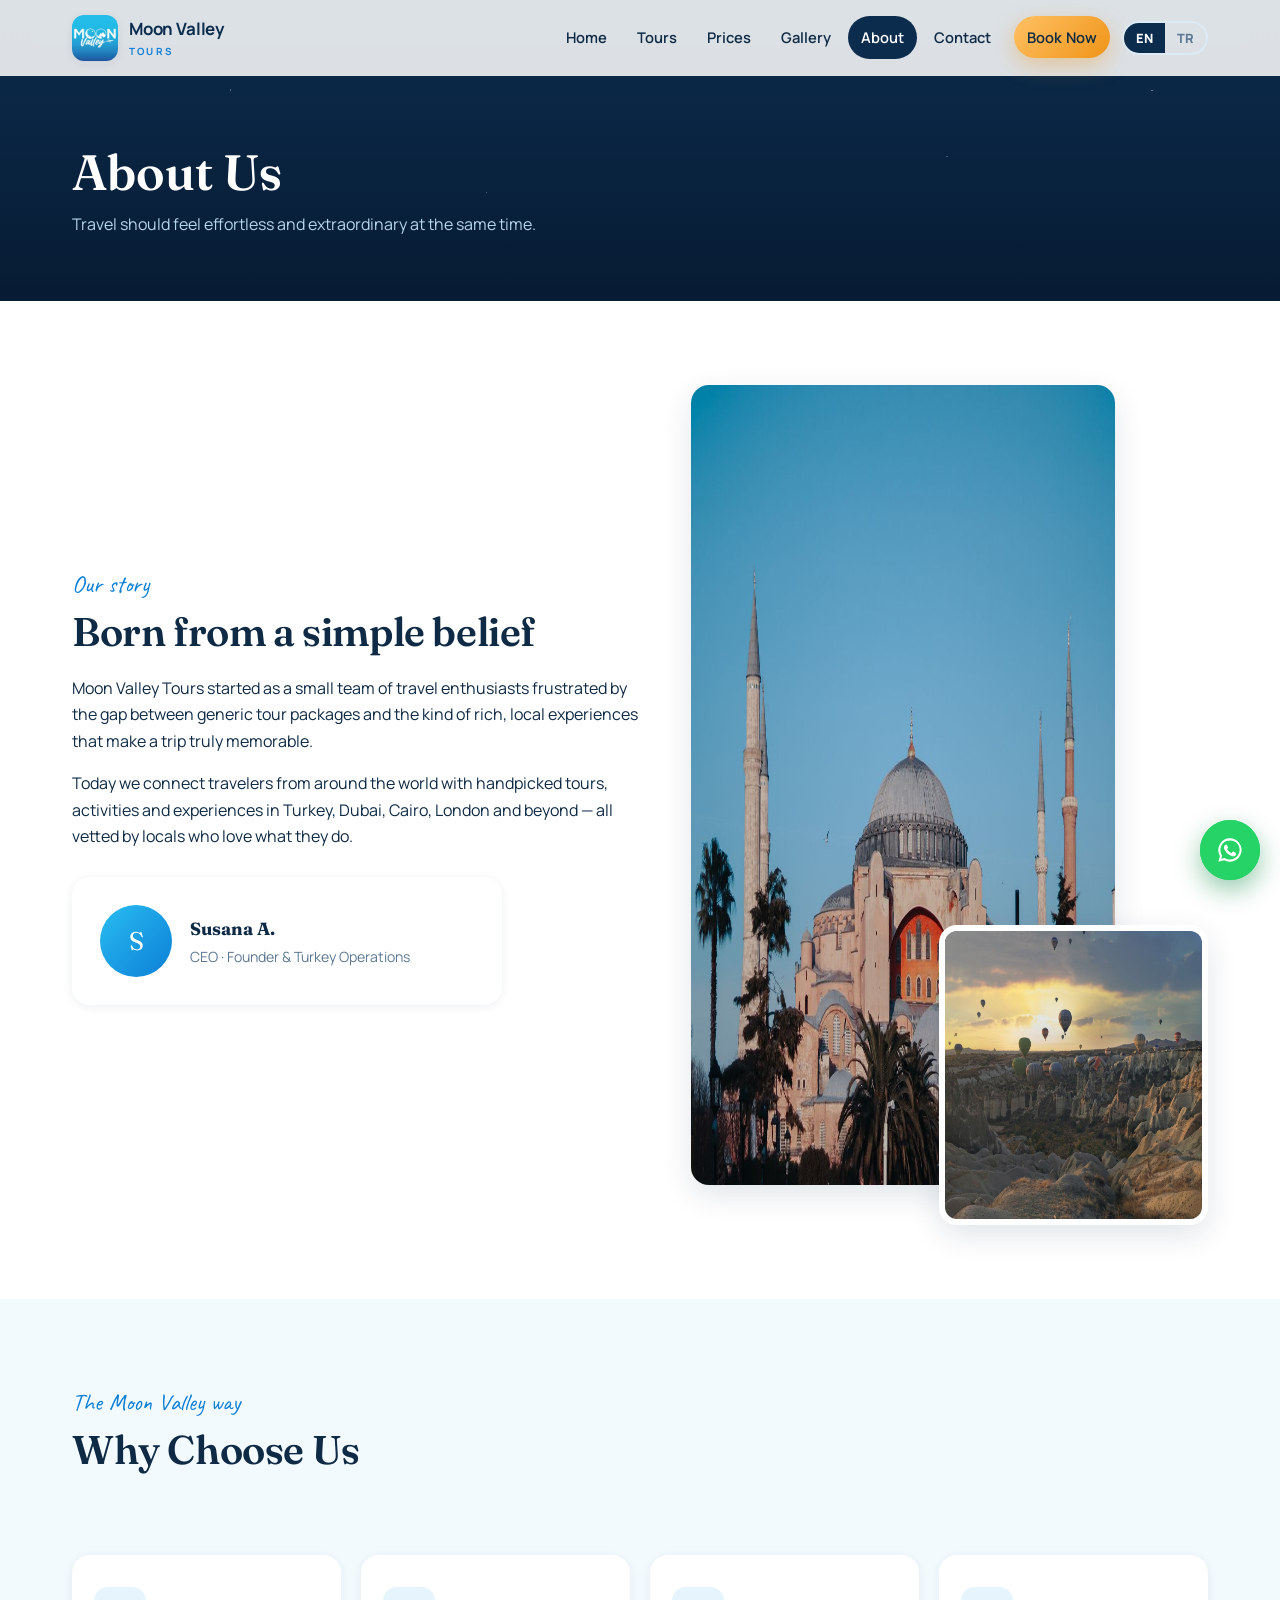
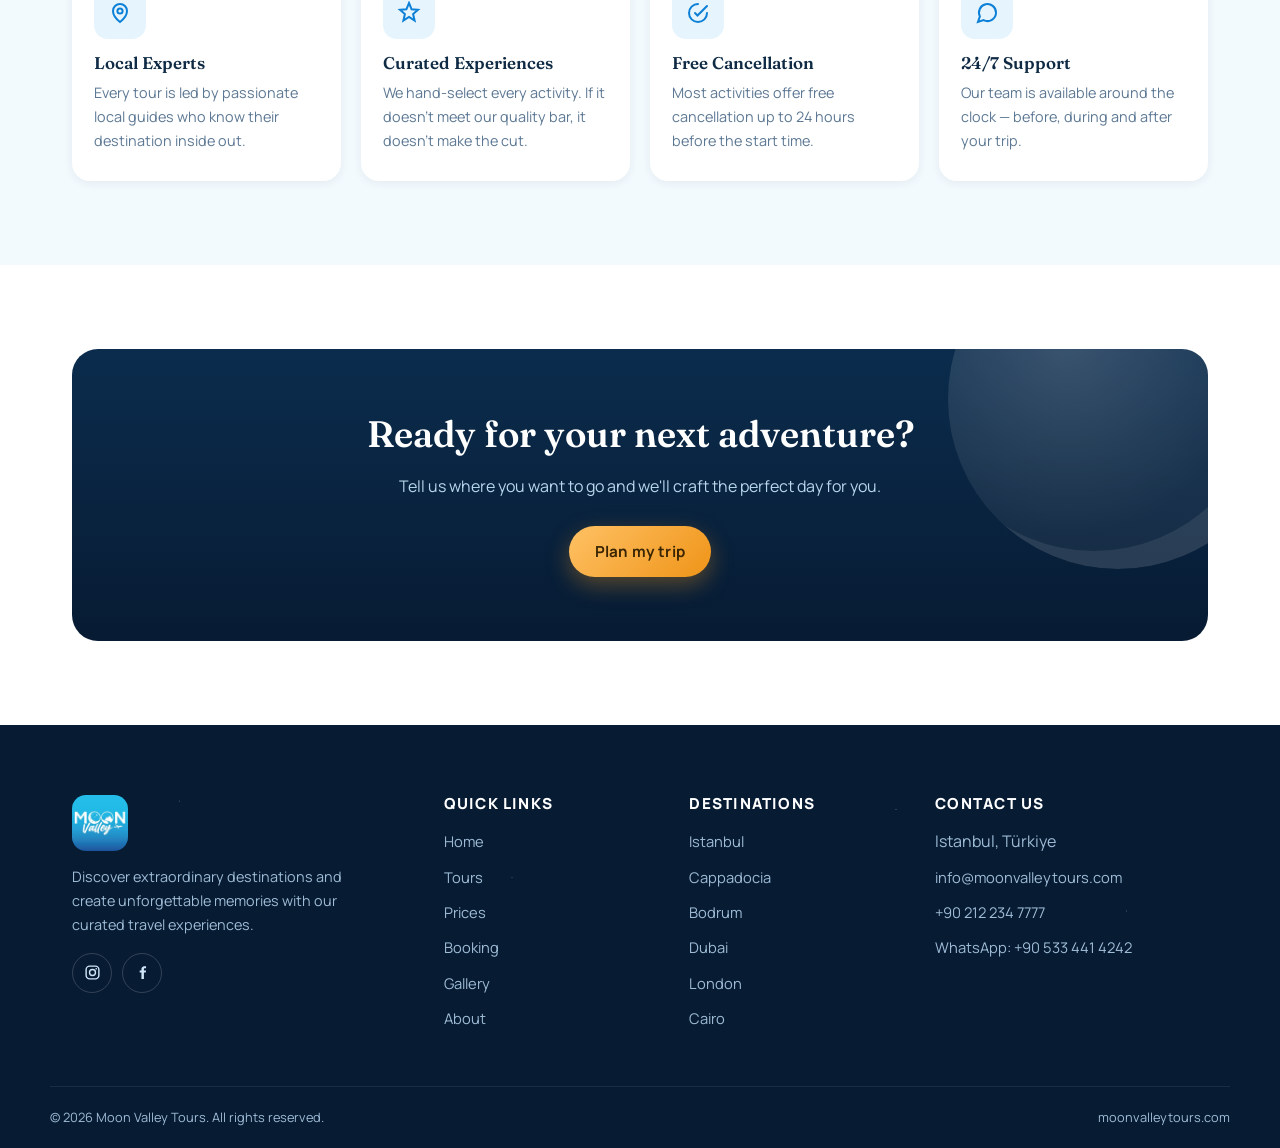
==== about.html @ e9f566f2 "MoonValley Tours — complete web application v1.0 30 tours, bilingual EN/TR, booking via WhatsApp, ga" ====
<!DOCTYPE html>
<html lang="en">
<head>
<meta charset="UTF-8">
<meta name="viewport" content="width=device-width, initial-scale=1.0">
<title>About Us — Moon Valley Tours</title>
<meta name="description" content="Moon Valley Tours connects travelers with handpicked tours and local experts in Turkey, Dubai, Cairo, London and beyond.">
<meta name="keywords" content="Moon Valley Tours, tours, activities, Istanbul, Cappadocia, Bodrum, Dubai, London, Cairo, travel, excursions, day trips">
<meta name="author" content="Moon Valley Tours">
<meta name="robots" content="index, follow">
<meta name="theme-color" content="#0b2c4d">
<meta property="og:type" content="website">
<meta property="og:site_name" content="Moon Valley Tours">
<meta property="og:title" content="About Us — Moon Valley Tours">
<meta property="og:description" content="Moon Valley Tours connects travelers with handpicked tours and local experts in Turkey, Dubai, Cairo, London and beyond.">
<meta property="og:image" content="assets/logo/logo.jpg">
<meta name="twitter:card" content="summary_large_image">
<link rel="icon" type="image/png" sizes="32x32" href="assets/icons/favicon-32.png">
<link rel="icon" type="image/png" sizes="192x192" href="assets/icons/favicon-192.png">
<link rel="apple-touch-icon" href="assets/icons/icon-512.png">
<link rel="preconnect" href="https://fonts.googleapis.com">
<link rel="preconnect" href="https://fonts.gstatic.com" crossorigin>
<link href="https://fonts.googleapis.com/css2?family=Fraunces:ital,wght@0,500;0,600;0,700;1,600&family=Manrope:wght@400;600;700;800&family=Caveat:wght@600&display=swap" rel="stylesheet">
<link rel="stylesheet" href="css/style.css">

</head>
<body data-page="about">
<header class="site-header">
  <div class="wrap">
    <a class="brand" href="index.html" aria-label="Moon Valley Tours — Home">
      <img src="assets/logo/logo.jpg" alt="Moon Valley Tours logo" width="46" height="46">
      <span><b>Moon Valley</b><small>Tours</small></span>
    </a>
    <button class="nav-toggle" aria-label="Open menu" aria-controls="main-nav"><span></span></button>
    <nav class="main-nav" id="main-nav" aria-label="Main navigation">
      <a href="index.html" data-i18n="nav.home">Home</a>
      <a href="programs.html" data-i18n="nav.tours">Tours</a>
      <a href="prices.html" data-i18n="nav.prices">Prices</a>
      <a href="gallery.html" data-i18n="nav.gallery">Gallery</a>
      <a href="about.html" data-i18n="nav.about" class="is-active">About</a>
      <a href="contact.html" data-i18n="nav.contact">Contact</a>
      <a href="booking.html" class="btn btn--gold btn--sm nav-cta" data-i18n="nav.book">Book Now</a>
      <div class="lang-switch" role="group" aria-label="Language">
        <button data-lang="en" type="button">EN</button>
        <button data-lang="tr" type="button">TR</button>
      </div>
    </nav>
  </div>
</header>
<main>
<section class="page-hero">
  <div class="wrap">
    
    <h1 data-i18n="about.title">About Us</h1>
    <p data-i18n="about.sub">Travel should feel effortless and extraordinary at the same time.</p>
  </div>
</section>
<section class="section">
  <div class="wrap about-split">
    <div>
      <span class="eyebrow" data-i18n="about.story.eyebrow">Our story</span>
      <h2 class="section-title" data-i18n="about.story.title">Born from a simple belief</h2>
      <p data-i18n="about.p1">Moon Valley Tours started as a small team of travel enthusiasts frustrated by the gap between generic tour packages and the kind of rich, local experiences that make a trip truly memorable.</p>
      <p data-i18n="about.p2">Today we connect travelers from around the world with handpicked tours, activities and experiences in Turkey, Dubai, Cairo, London and beyond — all vetted by locals who love what they do.</p>
      <div class="team-card reveal" style="margin-top:28px">
        <div class="avatar">S</div>
        <div>
          <b style="font-family:var(--font-display);font-size:1.1rem">Susana A.</b>
          <p style="margin:2px 0 0;color:var(--mist);font-size:.88rem" data-i18n="about.team.role">CEO · Founder &amp; Turkey Operations</p>
        </div>
      </div>
    </div>
    <div class="photo-stack reveal">
      <img src="assets/images/dest-istanbul.jpg" alt="Istanbul, Türkiye" loading="lazy" width="600" height="800">
      <img src="assets/images/capadoccia-hot-air-balloon-sunrise-1.jpg" alt="Hot air balloons over Cappadocia" loading="lazy" width="420" height="300">
    </div>
  </div>
</section>

<section class="section section--sky" style="margin-top:30px">
  <div class="wrap">
    <span class="eyebrow" data-i18n="home.why.eyebrow">The Moon Valley way</span>
    <h2 class="section-title" data-i18n="home.why.title">Why Choose Us</h2>
    <p class="section-sub">&nbsp;</p>
    <div class="feature-grid">
      <div class="feature reveal">
        <div class="feature__icon"><svg width="24" height="24" viewBox="0 0 24 24" fill="none" stroke="currentColor" stroke-width="2" stroke-linecap="round"><path d="M12 21s7-5.5 7-11a7 7 0 1 0-14 0c0 5.5 7 11 7 11z"/><circle cx="12" cy="10" r="2.6"/></svg></div>
        <h3 data-i18n="why.local.t">Local Experts</h3>
        <p data-i18n="why.local.d">Every tour is led by passionate local guides who know their destination inside out.</p>
      </div>
      <div class="feature reveal">
        <div class="feature__icon"><svg width="24" height="24" viewBox="0 0 24 24" fill="none" stroke="currentColor" stroke-width="2" stroke-linecap="round"><path d="m12 2 2.6 6.3 6.4.5-4.9 4.3 1.5 6.4L12 16l-5.6 3.5 1.5-6.4L3 8.8l6.4-.5L12 2z"/></svg></div>
        <h3 data-i18n="why.curated.t">Curated Experiences</h3>
        <p data-i18n="why.curated.d">We hand-select every activity. If it doesn't meet our quality bar, it doesn't make the cut.</p>
      </div>
      <div class="feature reveal">
        <div class="feature__icon"><svg width="24" height="24" viewBox="0 0 24 24" fill="none" stroke="currentColor" stroke-width="2" stroke-linecap="round"><path d="M21 12a9 9 0 1 1-9-9"/><path d="m9 12 2.5 2.5L21 5"/></svg></div>
        <h3 data-i18n="why.cancel.t">Free Cancellation</h3>
        <p data-i18n="why.cancel.d">Most activities offer free cancellation up to 24 hours before the start time.</p>
      </div>
      <div class="feature reveal">
        <div class="feature__icon"><svg width="24" height="24" viewBox="0 0 24 24" fill="none" stroke="currentColor" stroke-width="2" stroke-linecap="round"><path d="M21 11.5a8.5 8.5 0 0 1-12.4 7.6L3 21l1.9-5.6A8.5 8.5 0 1 1 21 11.5z"/></svg></div>
        <h3 data-i18n="why.support.t">24/7 Support</h3>
        <p data-i18n="why.support.d">Our team is available around the clock — before, during and after your trip.</p>
      </div>
    </div>
  </div>
</section>

<section class="section">
  <div class="wrap">
    <div class="cta-band reveal">
      <h2 data-i18n="cta.title">Ready for your next adventure?</h2>
      <p data-i18n="cta.sub">Tell us where you want to go and we'll craft the perfect day for you.</p>
      <a href="booking.html" class="btn btn--gold" data-i18n="cta.btn">Plan my trip</a>
    </div>
  </div>
</section>
</main>
<footer class="site-footer">
  <div class="wrap footer-grid">
    <div class="footer-brand">
      <img src="assets/logo/logo.jpg" alt="Moon Valley Tours logo" loading="lazy" width="56" height="56">
      <p data-i18n="footer.tag">Discover extraordinary destinations and create unforgettable memories with our curated travel experiences.</p>
      <div class="footer-social">
        <a href="https://www.instagram.com/moonvalleytours" target="_blank" rel="noopener" aria-label="Instagram"><svg width="17" height="17" viewBox="0 0 24 24" fill="none" stroke="currentColor" stroke-width="2"><rect x="3" y="3" width="18" height="18" rx="5"/><circle cx="12" cy="12" r="4.2"/><circle cx="17.3" cy="6.7" r="1.2" fill="currentColor" stroke="none"/></svg></a>
        <a href="https://www.facebook.com/moonvalleytours" target="_blank" rel="noopener" aria-label="Facebook"><svg width="17" height="17" viewBox="0 0 24 24" fill="currentColor"><path d="M14 9h3l-.4 3H14v9h-3.5v-9H8V9h2.5V7.2C10.5 4.9 11.9 3 14.7 3H17v3h-1.7c-1 0-1.3.5-1.3 1.4V9Z"/></svg></a>
      </div>
    </div>
    <div>
      <h4 data-i18n="footer.links">Quick links</h4>
      <ul>
        <li><a href="index.html" data-i18n="nav.home">Home</a></li>
        <li><a href="programs.html" data-i18n="nav.tours">Tours</a></li>
        <li><a href="prices.html" data-i18n="nav.prices">Prices</a></li>
        <li><a href="booking.html" data-i18n="nav.booking">Booking</a></li>
        <li><a href="gallery.html" data-i18n="nav.gallery">Gallery</a></li>
        <li><a href="about.html" data-i18n="nav.about">About</a></li>
      </ul>
    </div>
    <div>
      <h4 data-i18n="footer.dests">Destinations</h4>
      <ul>
        <li><a href="programs.html?dest=istanbul">Istanbul</a></li>
        <li><a href="programs.html?dest=cappadocia">Cappadocia</a></li>
        <li><a href="programs.html?dest=bodrum">Bodrum</a></li>
        <li><a href="programs.html?dest=dubai">Dubai</a></li>
        <li><a href="programs.html?dest=london">London</a></li>
        <li><a href="programs.html?dest=cairo">Cairo</a></li>
      </ul>
    </div>
    <div>
      <h4 data-i18n="footer.contact">Contact us</h4>
      <ul>
        <li><span>Istanbul, Türkiye</span></li>
        <li><a href="mailto:info@moonvalleytours.com">info@moonvalleytours.com</a></li>
        <li><a href="tel:+902122347777">+90 212 234 7777</a></li>
        <li><a href="https://wa.me/905334414242" target="_blank" rel="noopener">WhatsApp: +90 533 441 4242</a></li>
      </ul>
    </div>
  </div>
  <div class="wrap footer-bottom">
    <span>© <span id="year">2026</span> Moon Valley Tours. <span data-i18n="footer.rights">All rights reserved.</span></span>
    <span>moonvalleytours.com</span>
  </div>
</footer>
<script src="js/app.js"></script>
<noscript><style>.reveal{opacity:1;transform:none}</style></noscript>
</body>
</html>
---- css/style.css ----
/* ==========================================================================
   MoonValley — Moon Valley Tours
   Design system: "Celestial Premium"
   Deep night-navy + brand cyan (from the official logo) + warm gold accent
   ========================================================================== */

:root {
  /* Brand palette — derived from the Moon Valley Tours logo gradient */
  --night: #071b33;
  --navy: #0b2c4d;
  --ink: #0e2a44;
  --brand: #1fa9e4;
  --brand-deep: #0c7fd6;
  --brand-soft: #e6f5fd;
  --sky: #f3fafe;
  --gold: #f5a93b;
  --gold-deep: #d9881a;
  --paper: #ffffff;
  --mist: #5c7894;
  --line: #dcebf5;

  --grad-brand: linear-gradient(135deg, #29bdf2 0%, #0c7fd6 100%);
  --grad-night: linear-gradient(180deg, #0b2c4d 0%, #071b33 100%);

  --font-display: "Fraunces", Georgia, serif;
  --font-body: "Manrope", "Segoe UI", sans-serif;
  --font-accent: "Caveat", cursive;

  --radius: 18px;
  --radius-sm: 12px;
  --shadow-sm: 0 2px 10px rgba(11, 44, 77, 0.07);
  --shadow-md: 0 10px 30px rgba(11, 44, 77, 0.12);
  --shadow-lg: 0 24px 60px rgba(7, 27, 51, 0.22);
  --wrap: 1180px;
  --header-h: 76px;
}

/* ---------- Reset & base ---------- */
*, *::before, *::after { box-sizing: border-box; }
html { scroll-behavior: smooth; }
body {
  margin: 0;
  font-family: var(--font-body);
  color: var(--ink);
  background: var(--paper);
  line-height: 1.65;
  -webkit-font-smoothing: antialiased;
}
img { max-width: 100%; display: block; }
a { color: var(--brand-deep); text-decoration: none; }
button { font-family: inherit; cursor: pointer; }
h1, h2, h3, h4 { font-family: var(--font-display); line-height: 1.15; margin: 0 0 .5em; font-weight: 600; }
:focus-visible { outline: 3px solid var(--brand); outline-offset: 2px; border-radius: 4px; }

.wrap { max-width: var(--wrap); margin: 0 auto; padding: 0 22px; }
.section { padding: 84px 0; }
.section--sky { background: var(--sky); }
.section--night { background: var(--grad-night); color: #eaf6ff; }

/* Eyebrow label with handwritten accent (echoes the script in the logo) */
.eyebrow {
  font-family: var(--font-accent);
  font-size: 1.5rem;
  color: var(--brand-deep);
  display: block;
  margin-bottom: 4px;
}
.section--night .eyebrow { color: #7fd0f5; }
.section-title { font-size: clamp(1.7rem, 3.5vw, 2.5rem); letter-spacing: -0.01em; }
.section-sub { color: var(--mist); max-width: 560px; margin: 0 0 36px; }
.section--night .section-sub { color: #a8c6e0; }
.section-head--row { display: flex; align-items: flex-end; justify-content: space-between; gap: 20px; flex-wrap: wrap; }

/* ---------- Buttons ---------- */
.btn {
  display: inline-flex; align-items: center; justify-content: center; gap: 9px;
  padding: 13px 26px; border-radius: 999px; border: 0;
  font-weight: 700; font-size: .95rem; letter-spacing: .01em;
  transition: transform .18s ease, box-shadow .18s ease, background .18s ease;
  will-change: transform;
}
.btn--brand { background: var(--grad-brand); color: #fff; box-shadow: 0 8px 22px rgba(18, 142, 217, .35); }
.btn--brand:hover { transform: translateY(-2px); box-shadow: 0 14px 30px rgba(18, 142, 217, .45); }
.btn--gold { background: linear-gradient(135deg, #ffc164, #ef9418); color: #3a2503; box-shadow: 0 8px 22px rgba(239, 148, 24, .35); }
.btn--gold:hover { transform: translateY(-2px); }
.btn--ghost { background: transparent; color: var(--ink); border: 2px solid var(--line); }
.btn--ghost:hover { border-color: var(--brand); color: var(--brand-deep); }
.btn--light { background: #fff; color: var(--navy); }
.btn--light:hover { transform: translateY(-2px); }
.btn--sm { padding: 9px 18px; font-size: .85rem; }
.btn--block { width: 100%; }

/* ---------- Header ---------- */
.site-header {
  position: fixed; inset: 0 0 auto; z-index: 90; height: var(--header-h);
  display: flex; align-items: center;
  background: rgba(255, 255, 255, .86);
  backdrop-filter: blur(14px); -webkit-backdrop-filter: blur(14px);
  border-bottom: 1px solid transparent;
  transition: box-shadow .25s, border-color .25s;
}
.site-header.is-scrolled { box-shadow: var(--shadow-sm); border-color: var(--line); }
.site-header .wrap { display: flex; align-items: center; gap: 26px; width: 100%; }
.brand { display: flex; align-items: center; gap: 11px; font-weight: 800; color: var(--navy); }
.brand img { width: 46px; height: 46px; border-radius: 12px; object-fit: cover; box-shadow: var(--shadow-sm); }
.brand b { font-size: 1.06rem; letter-spacing: -.01em; }
.brand small { display: block; font-size: .62rem; letter-spacing: .22em; text-transform: uppercase; color: var(--brand-deep); font-weight: 700; }

.main-nav { margin-left: auto; display: flex; align-items: center; gap: 4px; }
.main-nav a {
  padding: 9px 13px; border-radius: 999px; color: var(--ink);
  font-weight: 600; font-size: .92rem; transition: background .15s, color .15s;
}
.main-nav a:hover { background: var(--brand-soft); color: var(--brand-deep); }
.main-nav a.is-active { background: var(--navy); color: #fff; }
.nav-cta { margin-left: 6px; }

.lang-switch {
  display: flex; border: 2px solid var(--line); border-radius: 999px; overflow: hidden; margin-left: 8px;
}
.lang-switch button {
  border: 0; background: transparent; padding: 6px 12px; font-weight: 800; font-size: .8rem; color: var(--mist);
}
.lang-switch button.is-on { background: var(--navy); color: #fff; }

.nav-toggle { display: none; margin-left: auto; background: none; border: 0; width: 44px; height: 44px; position: relative; z-index: 101; }
.nav-toggle span, .nav-toggle::before, .nav-toggle::after {
  content: ""; display: block; height: 3px; border-radius: 3px; background: var(--navy);
  margin: 6px 0; transition: transform .25s, opacity .25s;
}
body.nav-open .nav-toggle::before { transform: translateY(9px) rotate(45deg); }
body.nav-open .nav-toggle span { opacity: 0; }
body.nav-open .nav-toggle::after { transform: translateY(-9px) rotate(-45deg); }

/* ---------- Hero ---------- */
.hero {
  position: relative; min-height: 92vh; display: flex; align-items: center;
  color: #fff; overflow: hidden; background: var(--night);
}
.hero__bg { position: absolute; inset: 0; }
.hero__bg img {
  position: absolute; inset: 0; width: 100%; height: 100%; object-fit: cover;
  opacity: 0; transition: opacity 1.4s ease; transform: scale(1.06);
  animation: heroDrift 16s ease-in-out infinite alternate;
}
.hero__bg img.is-on { opacity: 1; }
@keyframes heroDrift { from { transform: scale(1.06) translateX(0); } to { transform: scale(1.12) translateX(-1.5%); } }
.hero__veil {
  position: absolute; inset: 0;
  background: linear-gradient(75deg, rgba(7, 27, 51, .88) 0%, rgba(7, 27, 51, .55) 45%, rgba(7, 27, 51, .18) 100%);
}
/* faint stars + crescent moon — celestial signature */
.hero__stars {
  position: absolute; inset: 0; pointer-events: none; opacity: .8;
  background-image:
    radial-gradient(1.6px 1.6px at 12% 22%, #fff8 50%, transparent 51%),
    radial-gradient(1.2px 1.2px at 28% 12%, #fff6 50%, transparent 51%),
    radial-gradient(2px 2px at 44% 28%, #fff7 50%, transparent 51%),
    radial-gradient(1.4px 1.4px at 62% 14%, #fff5 50%, transparent 51%),
    radial-gradient(1.8px 1.8px at 78% 24%, #fff8 50%, transparent 51%),
    radial-gradient(1.2px 1.2px at 90% 10%, #fff6 50%, transparent 51%);
}
.hero__inner { position: relative; z-index: 2; padding: 140px 0 90px; max-width: 760px; }
.hero__eyebrow { font-family: var(--font-accent); font-size: clamp(1.4rem, 2.6vw, 1.9rem); color: #8fd8f9; }
.hero h1 { font-size: clamp(2.4rem, 6vw, 4.3rem); letter-spacing: -0.02em; margin: 8px 0 16px; }
.hero h1 em { font-style: italic; color: #ffd089; }
.hero p { font-size: 1.12rem; color: #cfe6f7; max-width: 540px; }

.hero__search { margin-top: 30px; display: flex; gap: 10px; max-width: 560px; }
.hero__search input {
  flex: 1; padding: 15px 22px; border-radius: 999px; border: 0; font: inherit;
  background: rgba(255, 255, 255, .96); color: var(--ink); box-shadow: var(--shadow-md);
}
.hero__badges { display: flex; flex-wrap: wrap; gap: 18px 26px; margin-top: 34px; font-size: .88rem; font-weight: 700; color: #d9eefb; }
.hero__badges span { display: inline-flex; align-items: center; gap: 8px; }
.hero__badges svg { color: var(--gold); }

/* staggered entrance */
.hero .rise { opacity: 0; transform: translateY(26px); animation: rise .8s cubic-bezier(.2,.7,.2,1) forwards; }
.hero .rise:nth-child(2) { animation-delay: .12s; }
.hero .rise:nth-child(3) { animation-delay: .24s; }
.hero .rise:nth-child(4) { animation-delay: .36s; }
.hero .rise:nth-child(5) { animation-delay: .48s; }
@keyframes rise { to { opacity: 1; transform: none; } }

/* ---------- Stats strip ---------- */
.stats { background: var(--grad-night); color: #fff; }
.stats .wrap { display: grid; grid-template-columns: repeat(4, 1fr); gap: 18px; padding-top: 34px; padding-bottom: 34px; }
.stat { text-align: center; }
.stat b { font-family: var(--font-display); font-size: 2rem; color: #7fd0f5; display: block; }
.stat span { font-size: .85rem; color: #a8c6e0; }

/* ---------- Cards: destinations ---------- */
.dest-grid { display: grid; grid-template-columns: repeat(5, 1fr); gap: 16px; }
.dest-card {
  position: relative; border-radius: var(--radius); overflow: hidden; aspect-ratio: 3 / 4;
  color: #fff; display: flex; align-items: flex-end; box-shadow: var(--shadow-sm); cursor: pointer;
}
.dest-card img { position: absolute; inset: 0; width: 100%; height: 100%; object-fit: cover; transition: transform .6s ease; }
.dest-card:hover img { transform: scale(1.07); }
.dest-card::after { content: ""; position: absolute; inset: 40% 0 0; background: linear-gradient(180deg, transparent, rgba(7,27,51,.85)); }
.dest-card figcaption { position: relative; z-index: 2; padding: 16px; }
.dest-card b { font-family: var(--font-display); font-size: 1.15rem; display: block; }
.dest-card span { font-size: .78rem; opacity: .85; }

/* ---------- Cards: tours ---------- */
.tour-grid { display: grid; grid-template-columns: repeat(3, 1fr); gap: 24px; }
.tour-card {
  background: #fff; border-radius: var(--radius); overflow: hidden;
  box-shadow: var(--shadow-sm); display: flex; flex-direction: column;
  transition: transform .25s ease, box-shadow .25s ease; cursor: pointer;
}
.tour-card:hover { transform: translateY(-6px); box-shadow: var(--shadow-md); }
.tour-card__media { position: relative; aspect-ratio: 16 / 10; overflow: hidden; }
.tour-card__media img { width: 100%; height: 100%; object-fit: cover; transition: transform .6s ease; }
.tour-card:hover .tour-card__media img { transform: scale(1.06); }
.tour-card__price {
  position: absolute; right: 14px; bottom: -18px; z-index: 2;
  background: var(--grad-brand); color: #fff; font-weight: 800;
  padding: 9px 16px; border-radius: 999px; box-shadow: 0 8px 18px rgba(18,142,217,.4); font-size: .95rem;
}
.tour-card__price small { font-weight: 600; font-size: .68rem; opacity: .9; }
.tour-card__tags { position: absolute; left: 12px; top: 12px; display: flex; gap: 6px; flex-wrap: wrap; }
.tag {
  background: rgba(7,27,51,.72); color: #fff; backdrop-filter: blur(4px);
  font-size: .68rem; font-weight: 700; padding: 5px 10px; border-radius: 999px; letter-spacing: .02em;
}
.tag--gold { background: linear-gradient(135deg, #ffc164, #ef9418); color: #3a2503; }
.tour-card__body { padding: 26px 20px 20px; display: flex; flex-direction: column; gap: 8px; flex: 1; }
.tour-card__where { font-size: .76rem; font-weight: 800; letter-spacing: .14em; text-transform: uppercase; color: var(--brand-deep); }
.tour-card__title { font-family: var(--font-display); font-size: 1.18rem; font-weight: 600; line-height: 1.3; }
.tour-card__desc { color: var(--mist); font-size: .9rem; flex: 1; }
.tour-card__meta { display: flex; align-items: center; gap: 14px; font-size: .8rem; color: var(--mist); font-weight: 600; }
.tour-card__meta svg { vertical-align: -2px; margin-right: 4px; color: var(--brand); }
.tour-card__actions { display: flex; gap: 10px; margin-top: 10px; }

/* ---------- Filters / search bar ---------- */
.toolbar { display: flex; gap: 14px; flex-wrap: wrap; align-items: center; margin-bottom: 34px; }
.toolbar .search-box { position: relative; flex: 1; min-width: 240px; }
.toolbar .search-box input {
  width: 100%; padding: 13px 20px 13px 46px; border-radius: 999px;
  border: 2px solid var(--line); font: inherit; background: #fff; transition: border-color .15s;
}
.toolbar .search-box input:focus { border-color: var(--brand); outline: none; }
.toolbar .search-box svg { position: absolute; left: 17px; top: 50%; transform: translateY(-50%); color: var(--mist); }
.chips { display: flex; gap: 8px; flex-wrap: wrap; }
.chip {
  border: 2px solid var(--line); background: #fff; border-radius: 999px;
  padding: 8px 16px; font-weight: 700; font-size: .83rem; color: var(--mist); transition: all .15s;
}
.chip:hover { border-color: var(--brand); color: var(--brand-deep); }
.chip.is-on { background: var(--navy); border-color: var(--navy); color: #fff; }
.results-empty { text-align: center; color: var(--mist); padding: 70px 0; }
.results-empty b { font-family: var(--font-display); font-size: 1.3rem; color: var(--ink); display: block; margin-bottom: 6px; }

/* ---------- Page hero (inner pages) ---------- */
.page-hero {
  background: var(--grad-night); color: #fff; padding: calc(var(--header-h) + 64px) 0 64px;
  position: relative; overflow: hidden;
}
.page-hero::before {
  content: ""; position: absolute; inset: 0; opacity: .75; pointer-events: none;
  background-image:
    radial-gradient(1.6px 1.6px at 18% 30%, #fff7 50%, transparent 51%),
    radial-gradient(1.2px 1.2px at 38% 64%, #fff5 50%, transparent 51%),
    radial-gradient(2px 2px at 56% 22%, #fff6 50%, transparent 51%),
    radial-gradient(1.4px 1.4px at 74% 52%, #fff5 50%, transparent 51%),
    radial-gradient(1.8px 1.8px at 90% 30%, #fff7 50%, transparent 51%);
}
.page-hero .eyebrow { color: #8fd8f9; }
.page-hero h1 { font-size: clamp(2rem, 4.5vw, 3.1rem); margin: 4px 0 10px; }
.page-hero p { color: #b7d6ec; max-width: 620px; margin: 0; }

/* ---------- Why / features ---------- */
.feature-grid { display: grid; grid-template-columns: repeat(4, 1fr); gap: 20px; }
.feature {
  background: #fff; border-radius: var(--radius); padding: 28px 22px;
  box-shadow: var(--shadow-sm); border-top: 4px solid transparent; transition: transform .2s, border-color .2s;
}
.feature:hover { transform: translateY(-4px); border-top-color: var(--brand); }
.feature__icon {
  width: 52px; height: 52px; border-radius: 14px; background: var(--brand-soft);
  display: grid; place-items: center; color: var(--brand-deep); margin-bottom: 14px;
}
.feature h3 { font-size: 1.06rem; }
.feature p { color: var(--mist); font-size: .9rem; margin: 0; }

/* ---------- Price table ---------- */
.price-tablewrap { overflow-x: auto; border-radius: var(--radius); box-shadow: var(--shadow-sm); background: #fff; }
.price-table { width: 100%; border-collapse: collapse; min-width: 680px; }
.price-table th {
  background: var(--navy); color: #fff; text-align: left; padding: 15px 18px;
  font-size: .78rem; letter-spacing: .1em; text-transform: uppercase;
}
.price-table td { padding: 15px 18px; border-bottom: 1px solid var(--line); font-size: .93rem; vertical-align: middle; }
.price-table tr:last-child td { border-bottom: 0; }
.price-table tbody tr { transition: background .15s; }
.price-table tbody tr:hover { background: var(--sky); }
.price-table .pt-city { font-size: .74rem; font-weight: 800; letter-spacing: .1em; text-transform: uppercase; color: var(--brand-deep); }
.price-table .pt-name { font-weight: 700; }
.price-table .pt-price { font-family: var(--font-display); font-weight: 700; font-size: 1.1rem; color: var(--navy); white-space: nowrap; }
.price-note { font-size: .84rem; color: var(--mist); margin-top: 18px; }

/* ---------- Booking ---------- */
.booking-layout { display: grid; grid-template-columns: 1.4fr 1fr; gap: 30px; align-items: start; }
.panel { background: #fff; border-radius: var(--radius); box-shadow: var(--shadow-sm); padding: 32px; }
.panel h2 { font-size: 1.4rem; }
.form-grid { display: grid; grid-template-columns: 1fr 1fr; gap: 16px; }
.form-field { display: flex; flex-direction: column; gap: 6px; }
.form-field--full { grid-column: 1 / -1; }
.form-field label { font-weight: 700; font-size: .85rem; }
.form-field input, .form-field select, .form-field textarea {
  padding: 12px 15px; border-radius: var(--radius-sm); border: 2px solid var(--line);
  font: inherit; background: #fff; transition: border-color .15s; width: 100%;
}
.form-field input:focus, .form-field select:focus, .form-field textarea:focus { border-color: var(--brand); outline: none; }
.form-field .err { color: #d23b3b; font-size: .78rem; min-height: 1em; }
.form-field.is-bad input, .form-field.is-bad select { border-color: #d23b3b; }

.summary { position: sticky; top: calc(var(--header-h) + 20px); }
.summary__tour { display: flex; gap: 14px; align-items: center; margin-bottom: 18px; }
.summary__tour img { width: 86px; height: 64px; object-fit: cover; border-radius: var(--radius-sm); }
.summary__tour b { font-family: var(--font-display); line-height: 1.3; display: block; }
.summary__rows { border-top: 2px dashed var(--line); padding-top: 14px; display: grid; gap: 8px; font-size: .92rem; }
.summary__rows div { display: flex; justify-content: space-between; }
.summary__total { font-size: 1.25rem; font-weight: 800; border-top: 2px solid var(--line); padding-top: 12px; margin-top: 6px; }
.summary__total .money { font-family: var(--font-display); color: var(--brand-deep); }
.booking-ok { text-align: center; padding: 40px 10px; }
.booking-ok .big { font-size: 3rem; }

/* ---------- Gallery ---------- */
.gallery-grid { columns: 4 240px; column-gap: 14px; }
.gallery-item {
  margin: 0 0 14px; border-radius: var(--radius-sm); overflow: hidden; position: relative;
  break-inside: avoid; cursor: zoom-in; box-shadow: var(--shadow-sm);
}
.gallery-item img { transition: transform .5s; width: 100%; }
.gallery-item:hover img { transform: scale(1.05); }
.gallery-item figcaption {
  position: absolute; inset: auto 0 0; padding: 26px 12px 10px; color: #fff; font-size: .78rem; font-weight: 700;
  background: linear-gradient(180deg, transparent, rgba(7,27,51,.8)); opacity: 0; transition: opacity .25s;
}
.gallery-item:hover figcaption { opacity: 1; }

/* Lightbox */
.lightbox {
  position: fixed; inset: 0; z-index: 200; background: rgba(4, 14, 27, .94);
  display: none; align-items: center; justify-content: center; padding: 30px;
}
.lightbox.is-open { display: flex; }
.lightbox img { max-width: 92vw; max-height: 84vh; border-radius: var(--radius-sm); box-shadow: var(--shadow-lg); }
.lightbox__caption { position: absolute; bottom: 26px; left: 0; right: 0; text-align: center; color: #cfe6f7; font-size: .9rem; }
.lightbox button {
  position: absolute; background: rgba(255,255,255,.12); color: #fff; border: 0;
  width: 48px; height: 48px; border-radius: 50%; font-size: 1.3rem; display: grid; place-items: center; transition: background .15s;
}
.lightbox button:hover { background: rgba(255,255,255,.25); }
.lightbox .lb-close { top: 22px; right: 22px; }
.lightbox .lb-prev { left: 18px; top: 50%; transform: translateY(-50%); }
.lightbox .lb-next { right: 18px; top: 50%; transform: translateY(-50%); }

/* ---------- Tour detail modal ---------- */
.modal {
  position: fixed; inset: 0; z-index: 150; display: none;
  align-items: flex-start; justify-content: center; overflow-y: auto;
  background: rgba(4, 14, 27, .7); backdrop-filter: blur(4px); padding: 4vh 16px 40px;
}
.modal.is-open { display: flex; }
.modal__card {
  background: #fff; border-radius: 22px; max-width: 880px; width: 100%;
  overflow: hidden; box-shadow: var(--shadow-lg); animation: modalIn .35s cubic-bezier(.2,.7,.2,1);
}
@keyframes modalIn { from { opacity: 0; transform: translateY(30px) scale(.98); } to { opacity: 1; transform: none; } }
.modal__media { position: relative; aspect-ratio: 21 / 9; background: var(--night); }
.modal__media img { width: 100%; height: 100%; object-fit: cover; }
.modal__close {
  position: absolute; top: 14px; right: 14px; width: 42px; height: 42px; border-radius: 50%;
  border: 0; background: rgba(7,27,51,.65); color: #fff; font-size: 1.2rem; backdrop-filter: blur(4px);
}
.modal__thumbs { position: absolute; left: 14px; bottom: 14px; display: flex; gap: 8px; }
.modal__thumbs img {
  width: 58px; height: 42px; object-fit: cover; border-radius: 8px; cursor: pointer;
  border: 2px solid rgba(255,255,255,.5); opacity: .75; transition: opacity .15s;
}
.modal__thumbs img.is-on, .modal__thumbs img:hover { opacity: 1; border-color: #fff; }
.modal__body { padding: 30px 34px 34px; }
.modal__head { display: flex; justify-content: space-between; gap: 18px; flex-wrap: wrap; align-items: flex-start; }
.modal__title { font-size: 1.6rem; margin: 2px 0 6px; }
.modal__price { text-align: right; }
.modal__price b { font-family: var(--font-display); font-size: 2rem; color: var(--brand-deep); }
.modal__price small { display: block; color: var(--mist); font-size: .76rem; }
.modal__meta { display: flex; flex-wrap: wrap; gap: 10px; margin: 12px 0 18px; }
.pill {
  background: var(--brand-soft); color: var(--brand-deep); font-size: .78rem; font-weight: 700;
  padding: 6px 13px; border-radius: 999px; display: inline-flex; align-items: center; gap: 6px;
}
.pill--gold { background: #fdf1dc; color: var(--gold-deep); }
.modal__cols { display: grid; grid-template-columns: 1fr 1fr; gap: 26px; margin: 20px 0; }
.modal__cols h4 { font-size: 1rem; display: flex; align-items: center; gap: 8px; }
.modal__cols ul { margin: 0; padding: 0; list-style: none; display: grid; gap: 8px; font-size: .9rem; color: #3c5871; }
.modal__cols li { display: flex; gap: 9px; align-items: baseline; }
.modal__cols li::before { content: "✓"; color: var(--brand); font-weight: 800; flex: 0 0 auto; }
.modal__cols .itin li::before { content: counter(itin) ""; counter-increment: itin;
  background: var(--brand-soft); color: var(--brand-deep); border-radius: 50%; width: 21px; height: 21px;
  display: inline-grid; place-items: center; font-size: .72rem; font-weight: 800; transform: translateY(3px);
}
.modal__cols .itin { counter-reset: itin; }
.modal__foot { display: flex; gap: 12px; flex-wrap: wrap; align-items: center; border-top: 2px dashed var(--line); padding-top: 20px; }
.share-row { display: flex; gap: 8px; margin-left: auto; }
.share-btn {
  width: 42px; height: 42px; border-radius: 50%; border: 2px solid var(--line); background: #fff;
  display: grid; place-items: center; color: var(--mist); transition: all .15s;
}
.share-btn:hover { border-color: var(--brand); color: var(--brand-deep); transform: translateY(-2px); }

/* ---------- About ---------- */
.about-split { display: grid; grid-template-columns: 1.1fr 1fr; gap: 50px; align-items: center; }
.about-split .photo-stack { position: relative; }
.photo-stack img { border-radius: var(--radius); box-shadow: var(--shadow-md); }
.photo-stack img:first-child { width: 82%; }
.photo-stack img:last-child {
  position: absolute; width: 52%; right: 0; bottom: -40px; border: 6px solid #fff;
}
.team-card {
  background: #fff; border-radius: var(--radius); box-shadow: var(--shadow-sm);
  padding: 28px; display: flex; align-items: center; gap: 18px; max-width: 430px;
}
.team-card .avatar {
  width: 72px; height: 72px; border-radius: 50%; background: var(--grad-brand); color: #fff;
  display: grid; place-items: center; font-family: var(--font-display); font-size: 1.6rem; flex: 0 0 auto;
}

/* ---------- FAQ ---------- */
.faq { max-width: 760px; margin: 0 auto; display: grid; gap: 12px; }
.faq details {
  background: #fff; border-radius: var(--radius-sm); box-shadow: var(--shadow-sm);
  padding: 0 22px; border-left: 4px solid transparent; transition: border-color .2s;
}
.faq details[open] { border-left-color: var(--brand); }
.faq summary {
  cursor: pointer; font-weight: 700; padding: 18px 0; list-style: none;
  display: flex; justify-content: space-between; align-items: center; gap: 14px;
}
.faq summary::-webkit-details-marker { display: none; }
.faq summary::after { content: "+"; font-size: 1.4rem; color: var(--brand); transition: transform .2s; }
.faq details[open] summary::after { transform: rotate(45deg); }
.faq p { margin: 0 0 18px; color: var(--mist); font-size: .93rem; }

/* ---------- Contact ---------- */
.contact-layout { display: grid; grid-template-columns: 1fr 1.2fr; gap: 30px; align-items: start; }
.contact-card { display: grid; gap: 4px; padding: 18px 0; border-bottom: 1px solid var(--line); }
.contact-card:last-child { border-bottom: 0; }
.contact-card b { display: flex; align-items: center; gap: 9px; color: var(--navy); }
.contact-card a, .contact-card span { color: var(--mist); font-size: .95rem; }
.map-embed { border-radius: var(--radius); overflow: hidden; box-shadow: var(--shadow-sm); aspect-ratio: 4 / 3; }
.map-embed iframe { width: 100%; height: 100%; border: 0; display: block; }

/* ---------- CTA band ---------- */
.cta-band {
  position: relative; border-radius: 26px; overflow: hidden; color: #fff;
  padding: 64px 40px; background: var(--grad-night); text-align: center;
}
.cta-band::before {
  content: ""; position: absolute; width: 340px; height: 340px; border-radius: 50%;
  background: radial-gradient(circle at 35% 35%, #ffffff22, transparent 60%), #ffffff10;
  top: -120px; right: -80px; box-shadow: inset -24px -18px 0 0 #ffffff14; /* crescent moon */
}
.cta-band h2 { font-size: clamp(1.6rem, 3vw, 2.3rem); }
.cta-band p { color: #b7d6ec; max-width: 520px; margin: 0 auto 26px; }

/* ---------- Footer ---------- */
.site-footer { background: var(--night); color: #9fbcd6; padding: 70px 0 0; position: relative; overflow: hidden; }
.site-footer::before {
  content: ""; position: absolute; inset: 0; opacity: .5; pointer-events: none;
  background-image:
    radial-gradient(1.4px 1.4px at 14% 18%, #fff5 50%, transparent 51%),
    radial-gradient(1.8px 1.8px at 40% 36%, #fff4 50%, transparent 51%),
    radial-gradient(1.2px 1.2px at 70% 20%, #fff5 50%, transparent 51%),
    radial-gradient(1.6px 1.6px at 88% 44%, #fff4 50%, transparent 51%);
}
.footer-grid { display: grid; grid-template-columns: 1.6fr 1fr 1fr 1.3fr; gap: 36px; position: relative; }
.site-footer h4 { color: #fff; font-size: .95rem; font-family: var(--font-body); font-weight: 800; letter-spacing: .08em; text-transform: uppercase; margin-bottom: 16px; }
.site-footer ul { list-style: none; margin: 0; padding: 0; display: grid; gap: 9px; }
.site-footer a { color: #9fbcd6; transition: color .15s; font-size: .92rem; }
.site-footer a:hover { color: #7fd0f5; }
.footer-brand img { width: 56px; border-radius: 14px; margin-bottom: 14px; }
.footer-brand p { font-size: .9rem; max-width: 300px; }
.footer-social { display: flex; gap: 10px; margin-top: 16px; }
.footer-social a {
  width: 40px; height: 40px; border-radius: 50%; border: 1px solid #ffffff2c;
  display: grid; place-items: center; color: #cfe6f7;
}
.footer-social a:hover { background: var(--brand); border-color: var(--brand); color: #fff; }
.footer-bottom {
  margin-top: 54px; border-top: 1px solid #ffffff14; padding: 20px 0;
  font-size: .8rem; display: flex; justify-content: space-between; gap: 12px; flex-wrap: wrap; position: relative;
}

/* ---------- Floating WhatsApp ---------- */
.wa-float {
  position: fixed; right: 20px; bottom: 20px; z-index: 120;
  width: 60px; height: 60px; border-radius: 50%; display: grid; place-items: center;
  background: #25d366; color: #fff; box-shadow: 0 10px 26px rgba(18, 140, 70, .45);
  transition: transform .2s;
}
.wa-float:hover { transform: scale(1.08); }
.wa-float::after {
  content: ""; position: absolute; inset: 0; border-radius: 50%;
  border: 2px solid #25d366; animation: waPulse 2s ease-out infinite;
}
@keyframes waPulse { from { transform: scale(1); opacity: .8; } to { transform: scale(1.55); opacity: 0; } }

/* Back to top */
.to-top {
  position: fixed; right: 26px; bottom: 94px; z-index: 110; width: 46px; height: 46px;
  border-radius: 50%; border: 0; background: var(--navy); color: #fff;
  display: grid; place-items: center; opacity: 0; pointer-events: none; transition: opacity .25s, transform .25s;
  transform: translateY(8px);
}
.to-top.is-show { opacity: 1; pointer-events: auto; transform: none; }

/* Toast */
.toast {
  position: fixed; left: 50%; bottom: 28px; transform: translateX(-50%) translateY(70px);
  background: var(--navy); color: #fff; padding: 12px 22px; border-radius: 999px;
  font-weight: 700; font-size: .88rem; z-index: 300; transition: transform .3s; box-shadow: var(--shadow-lg);
}
.toast.is-show { transform: translateX(-50%); }

/* Scroll reveal */
.reveal { opacity: 0; transform: translateY(28px); transition: opacity .7s ease, transform .7s cubic-bezier(.2,.7,.2,1); }
.reveal.is-in { opacity: 1; transform: none; }
@media (prefers-reduced-motion: reduce) {
  *, *::before, *::after { animation: none !important; transition: none !important; }
  .reveal { opacity: 1; transform: none; }
}

/* ---------- Responsive ---------- */
@media (max-width: 1024px) {
  .dest-grid { grid-template-columns: repeat(3, 1fr); }
  .tour-grid { grid-template-columns: repeat(2, 1fr); }
  .feature-grid { grid-template-columns: repeat(2, 1fr); }
  .footer-grid { grid-template-columns: 1fr 1fr; }
  .booking-layout, .contact-layout, .about-split { grid-template-columns: 1fr; }
  .summary { position: static; }
  .photo-stack img:last-child { bottom: -20px; }
}
@media (max-width: 720px) {
  .section { padding: 60px 0; }
  .main-nav {
    position: fixed; inset: 0; background: var(--grad-night);
    flex-direction: column; justify-content: center; gap: 8px;
    transform: translateX(100%); transition: transform .3s ease; z-index: 100;
  }
  body.nav-open .main-nav { transform: none; }
  .main-nav a { color: #fff; font-size: 1.25rem; padding: 12px 24px; }
  .main-nav a.is-active { background: var(--brand); }
  .nav-toggle { display: block; }
  .lang-switch { border-color: #ffffff3a; margin: 14px 0 0; }
  .lang-switch button { color: #cfe6f7; padding: 8px 18px; }
  .nav-cta { margin: 10px 0 0; }
  .hero__search { flex-direction: column; }
  .hero__search .btn { width: 100%; }
  .stats .wrap { grid-template-columns: repeat(2, 1fr); }
  .dest-grid { grid-template-columns: repeat(2, 1fr); }
  .tour-grid { grid-template-columns: 1fr; }
  .form-grid { grid-template-columns: 1fr; }
  .modal__cols { grid-template-columns: 1fr; }
  .modal__body { padding: 22px; }
  .modal__media { aspect-ratio: 16 / 10; }
  .feature-grid { grid-template-columns: 1fr; }
  .share-row { margin-left: 0; }
}
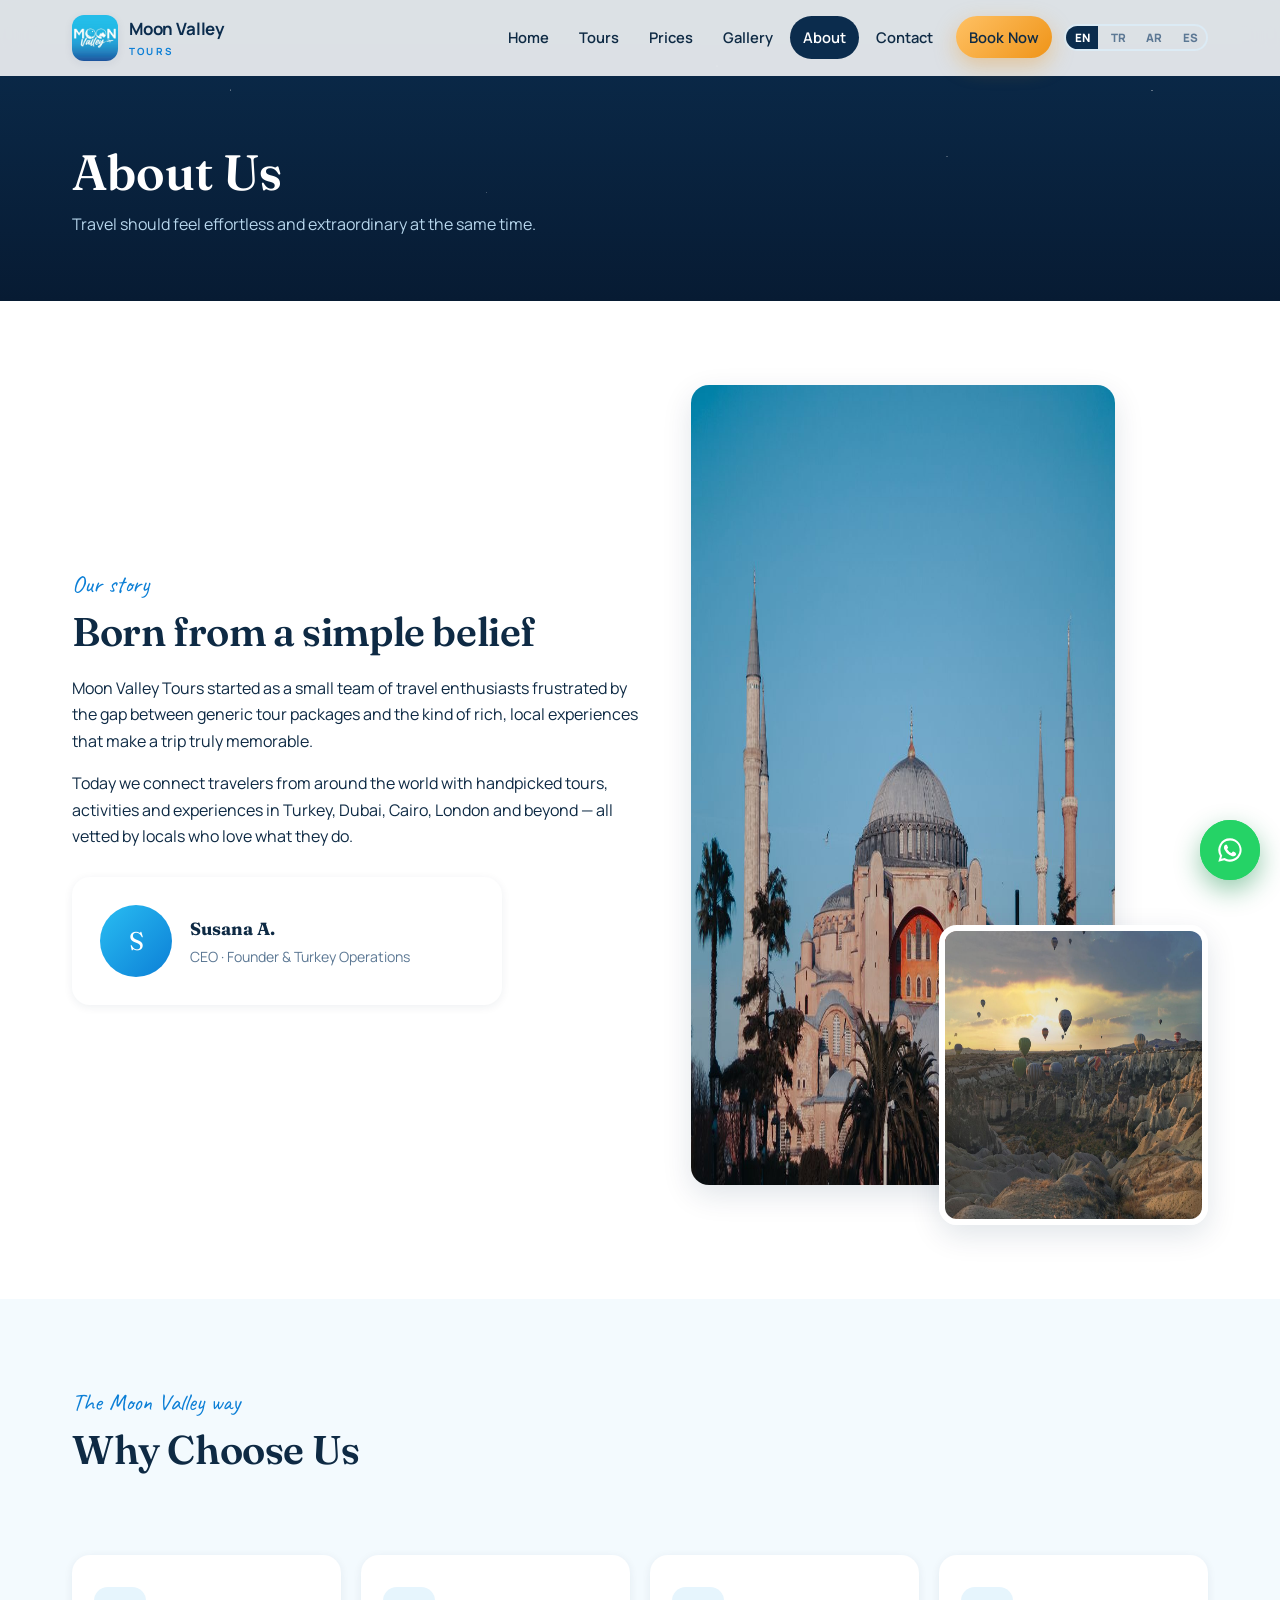
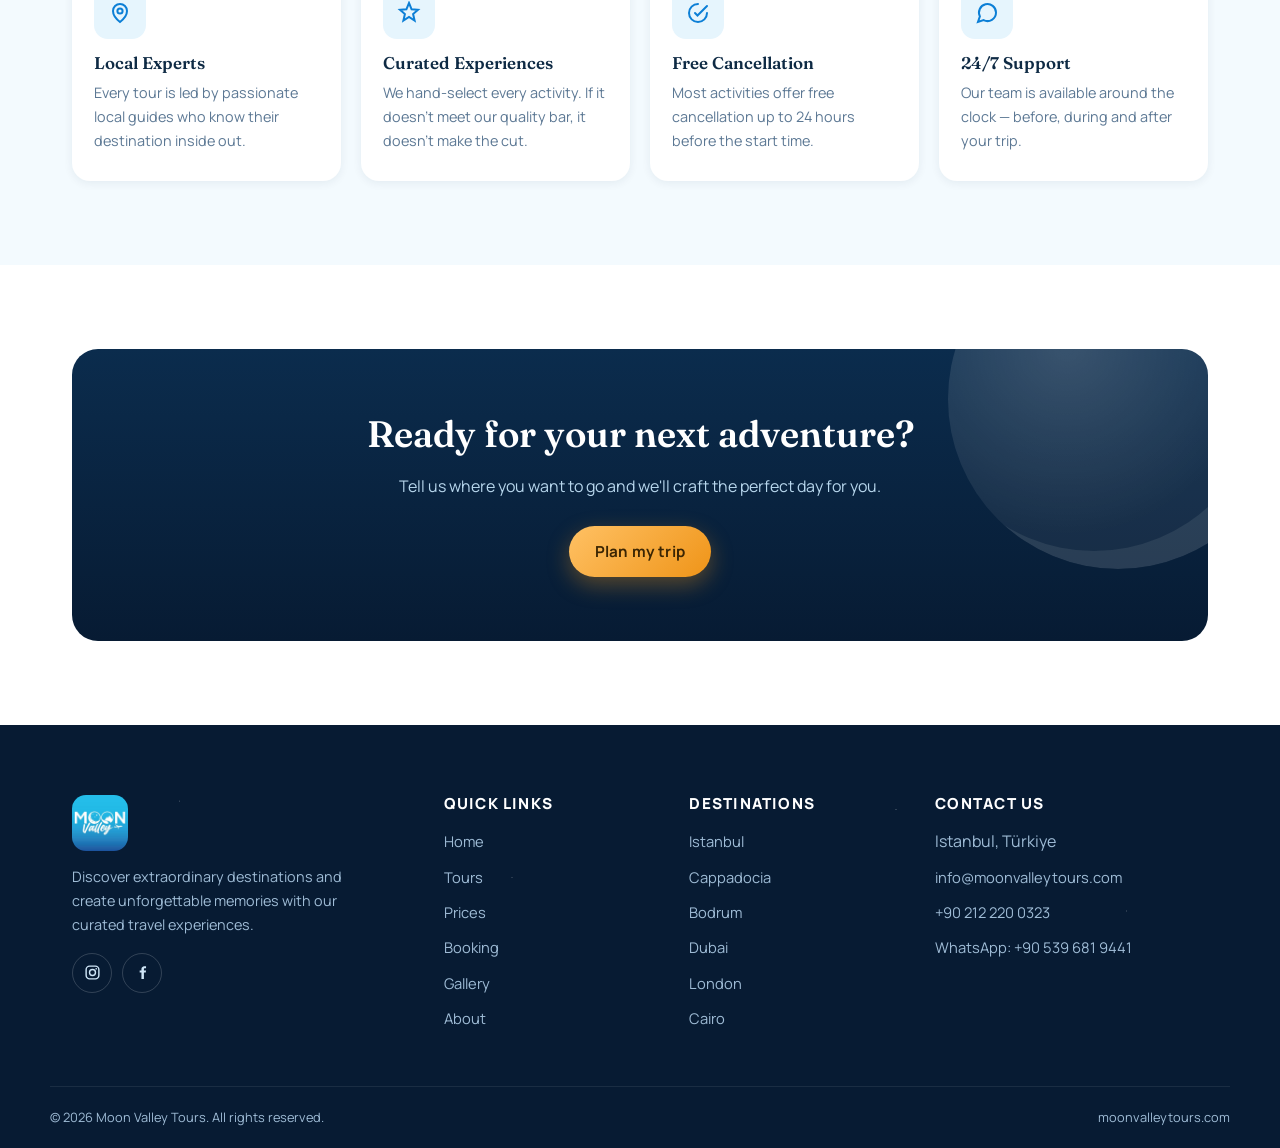
==== commit 1c57bd80: "v2.0: 4 languages (EN/TR/AR/ES), updated contact info, admin panel - WhatsApp updated to +9053968194" ====
--- a/about.html
+++ b/about.html
@@ -43,6 +43,8 @@
       <div class="lang-switch" role="group" aria-label="Language">
         <button data-lang="en" type="button">EN</button>
         <button data-lang="tr" type="button">TR</button>
+        <button data-lang="ar" type="button">AR</button>
+        <button data-lang="es" type="button">ES</button>
       </div>
     </nav>
   </div>
@@ -154,8 +156,8 @@
       <ul>
         <li><span>Istanbul, Türkiye</span></li>
         <li><a href="mailto:info@moonvalleytours.com">info@moonvalleytours.com</a></li>
-        <li><a href="tel:+902122347777">+90 212 234 7777</a></li>
-        <li><a href="https://wa.me/905334414242" target="_blank" rel="noopener">WhatsApp: +90 533 441 4242</a></li>
+        <li><a href="tel:+902122200323">+90 212 220 0323</a></li>
+        <li><a href="https://wa.me/905396819441" target="_blank" rel="noopener">WhatsApp: +90 539 681 9441</a></li>
       </ul>
     </div>
   </div>
--- a/css/style.css
+++ b/css/style.css
@@ -571,3 +571,20 @@
   .feature-grid { grid-template-columns: 1fr; }
   .share-row { margin-left: 0; }
 }
+
+/* ── RTL (Arabic) ─────────────────────────────────────────── */
+[dir="rtl"] { text-align: right; }
+[dir="rtl"] .section-head--row { flex-direction: row-reverse; }
+[dir="rtl"] .tour-card { direction: rtl; }
+[dir="rtl"] .price-bubble { left: auto; right: 14px; }
+[dir="rtl"] .modal-body { direction: rtl; }
+[dir="rtl"] .modal-thumbs { direction: rtl; }
+[dir="rtl"] .booking-layout { direction: rtl; }
+[dir="rtl"] .site-header .wrap { flex-direction: row; }
+[dir="rtl"] .main-nav { flex-direction: row-reverse; }
+[dir="rtl"] .wa-float { left: 22px; right: auto; }
+[dir="rtl"] .to-top { left: 22px; right: auto; }
+
+/* ── Lang switch 4 buttons ─────────────────────────────────── */
+.lang-switch { display:flex; gap:4px; }
+.lang-switch button { min-width:32px; padding:4px 6px; font-size:.72rem; }
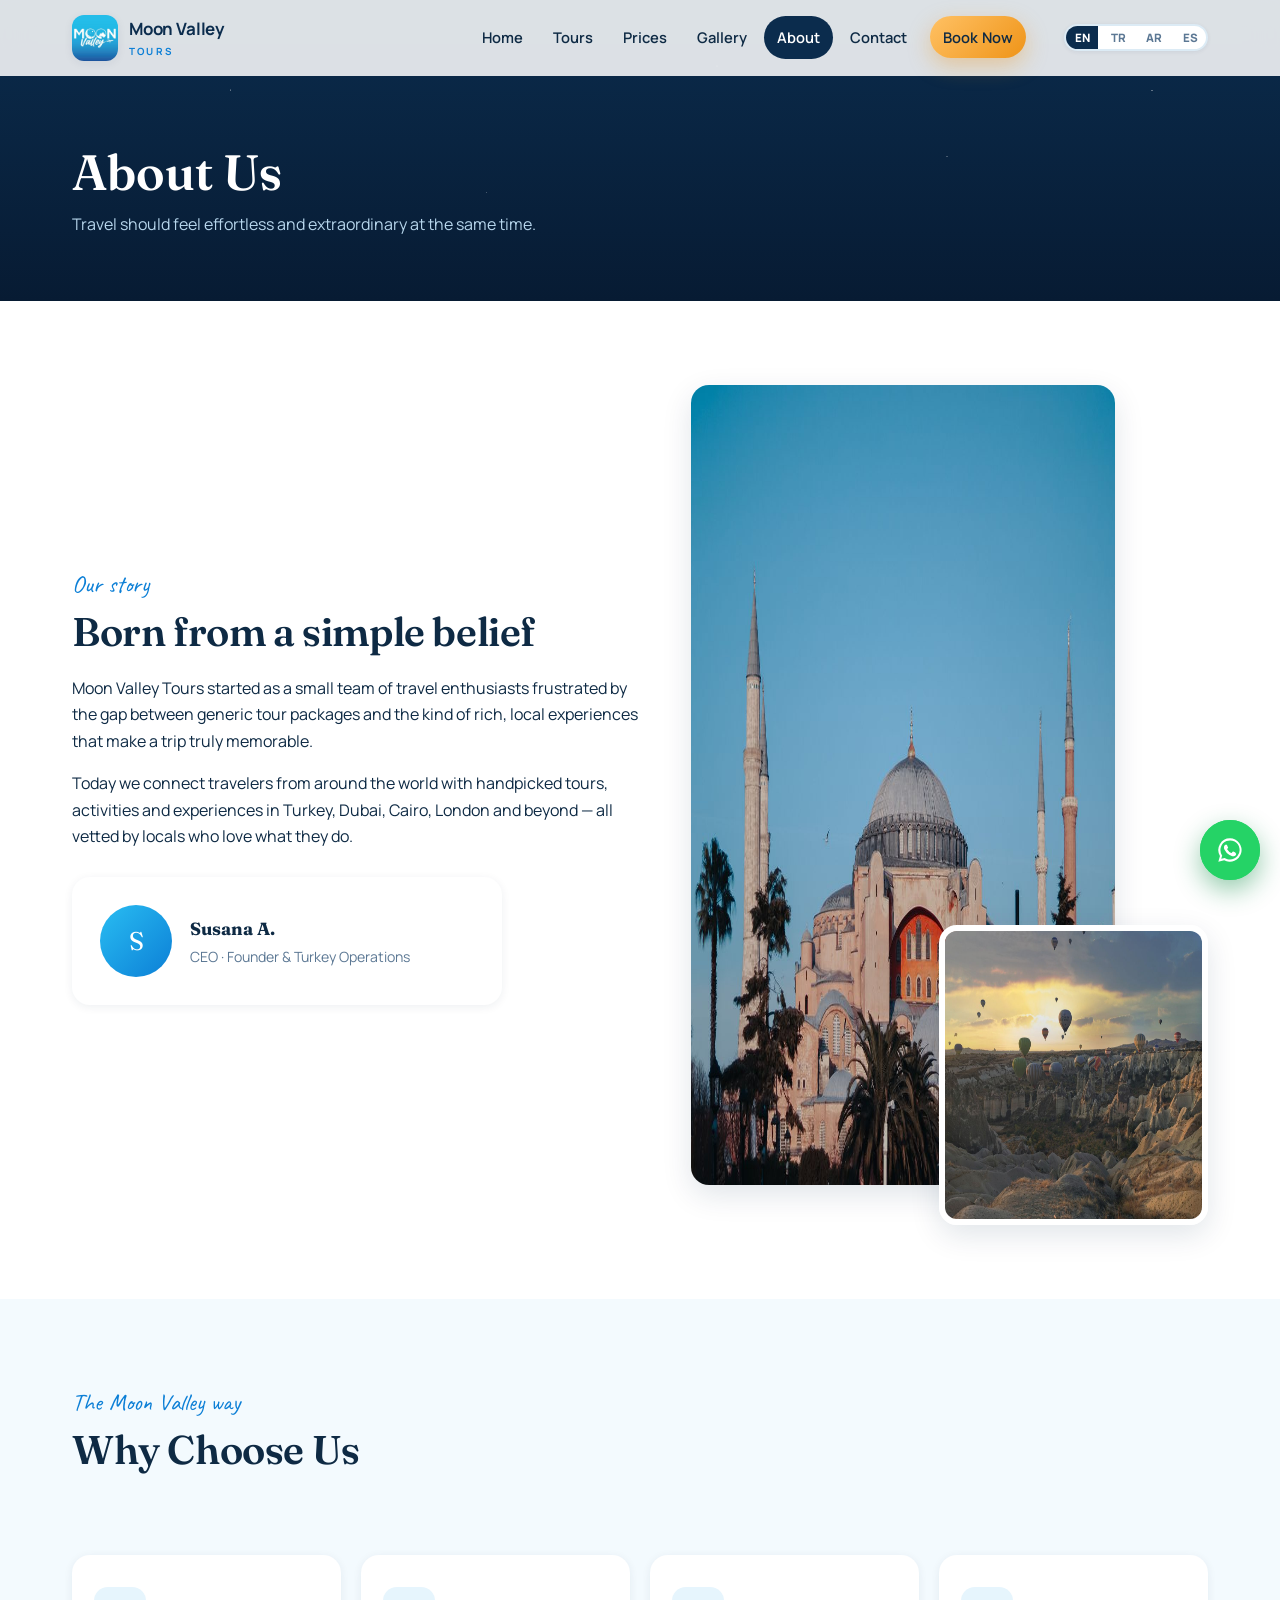
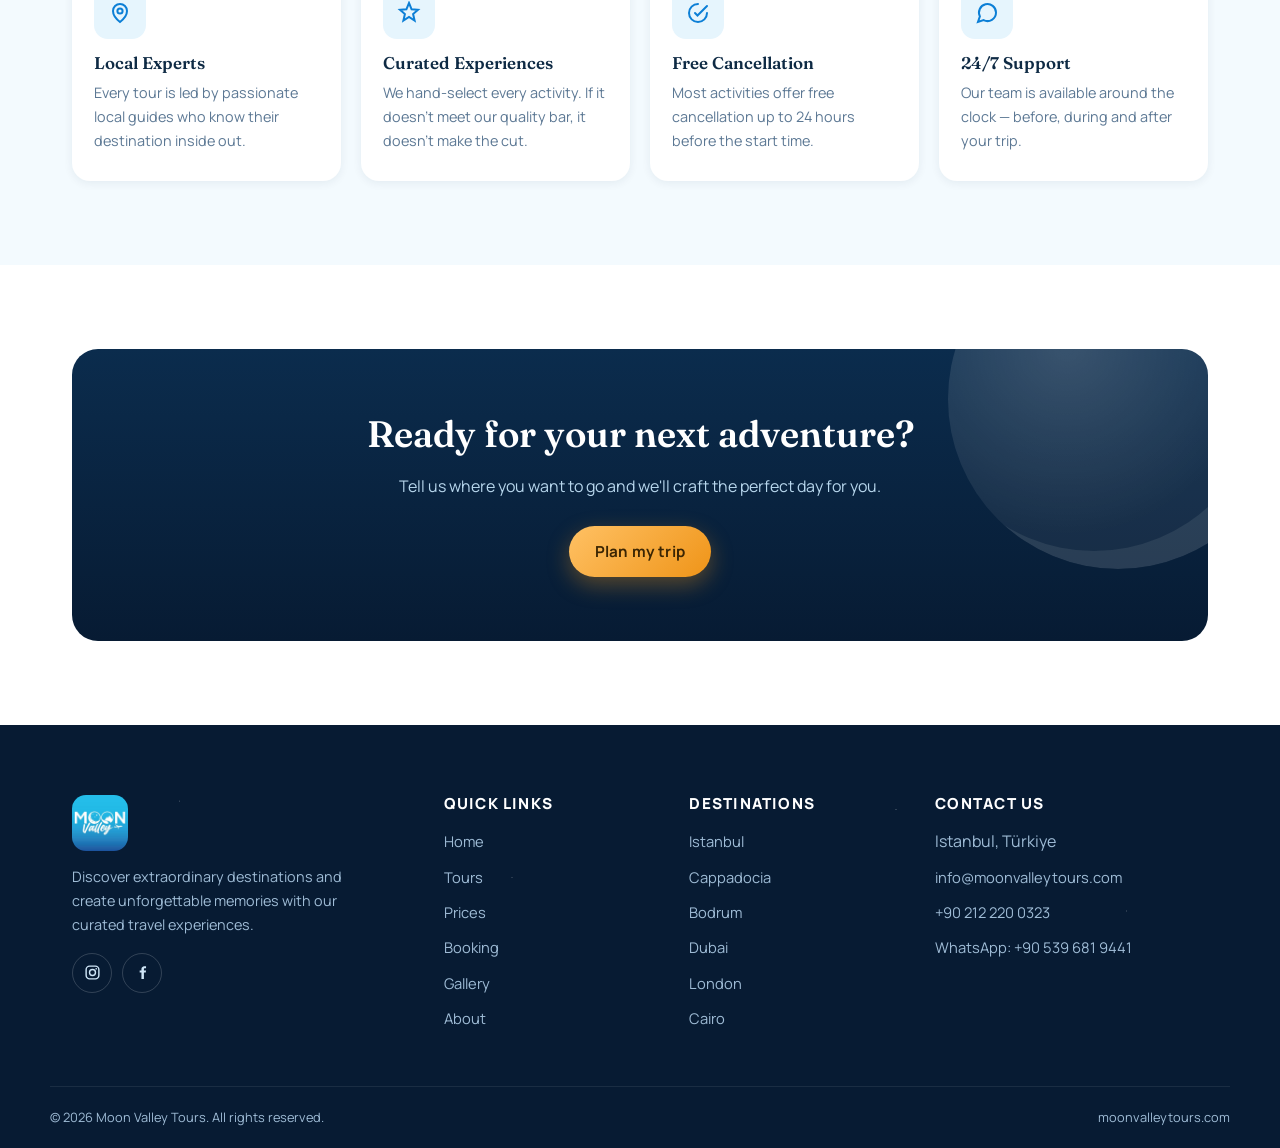
==== commit b69fbd24: "fix: move lang switcher outside nav — always visible in header Language buttons (EN/TR/AR/ES) were h" ====
--- a/about.html
+++ b/about.html
@@ -40,13 +40,13 @@
       <a href="about.html" data-i18n="nav.about" class="is-active">About</a>
       <a href="contact.html" data-i18n="nav.contact">Contact</a>
       <a href="booking.html" class="btn btn--gold btn--sm nav-cta" data-i18n="nav.book">Book Now</a>
-      <div class="lang-switch" role="group" aria-label="Language">
-        <button data-lang="en" type="button">EN</button>
-        <button data-lang="tr" type="button">TR</button>
-        <button data-lang="ar" type="button">AR</button>
-        <button data-lang="es" type="button">ES</button>
-      </div>
     </nav>
+    <div class="lang-switch" role="group" aria-label="Language">
+      <button data-lang="en" type="button">EN</button>
+      <button data-lang="tr" type="button">TR</button>
+      <button data-lang="ar" type="button">AR</button>
+      <button data-lang="es" type="button">ES</button>
+    </div>
   </div>
 </header>
 <main>
--- a/css/style.css
+++ b/css/style.css
@@ -115,15 +115,23 @@
 .main-nav a.is-active { background: var(--navy); color: #fff; }
 .nav-cta { margin-left: 6px; }
 
+/* ── Language switcher — always visible in header ────────────────────────── */
 .lang-switch {
-  display: flex; border: 2px solid var(--line); border-radius: 999px; overflow: hidden; margin-left: 8px;
+  display: flex; flex-shrink: 0;
+  border: 2px solid var(--line); border-radius: 999px; overflow: hidden;
+  margin-left: 12px; background: #fff;
+  box-shadow: 0 1px 4px rgba(11,44,77,.08);
 }
 .lang-switch button {
-  border: 0; background: transparent; padding: 6px 12px; font-weight: 800; font-size: .8rem; color: var(--mist);
-}
+  border: 0; background: transparent; padding: 6px 10px;
+  font-weight: 800; font-size: .75rem; color: var(--mist);
+  cursor: pointer; transition: background .15s, color .15s;
+  white-space: nowrap;
+}
+.lang-switch button:hover { background: var(--brand-soft); color: var(--brand-deep); }
 .lang-switch button.is-on { background: var(--navy); color: #fff; }
 
-.nav-toggle { display: none; margin-left: auto; background: none; border: 0; width: 44px; height: 44px; position: relative; z-index: 101; }
+.nav-toggle { display: none; background: none; border: 0; width: 44px; height: 44px; position: relative; z-index: 101; margin-left: 8px; }
 .nav-toggle span, .nav-toggle::before, .nav-toggle::after {
   content: ""; display: block; height: 3px; border-radius: 3px; background: var(--navy);
   margin: 6px 0; transition: transform .25s, opacity .25s;
@@ -556,8 +564,8 @@
   .main-nav a { color: #fff; font-size: 1.25rem; padding: 12px 24px; }
   .main-nav a.is-active { background: var(--brand); }
   .nav-toggle { display: block; }
-  .lang-switch { border-color: #ffffff3a; margin: 14px 0 0; }
-  .lang-switch button { color: #cfe6f7; padding: 8px 18px; }
+  .lang-switch { margin-left: 0; border-color: var(--line); }
+  .lang-switch button { padding: 5px 8px; font-size: .7rem; }
   .nav-cta { margin: 10px 0 0; }
   .hero__search { flex-direction: column; }
   .hero__search .btn { width: 100%; }
